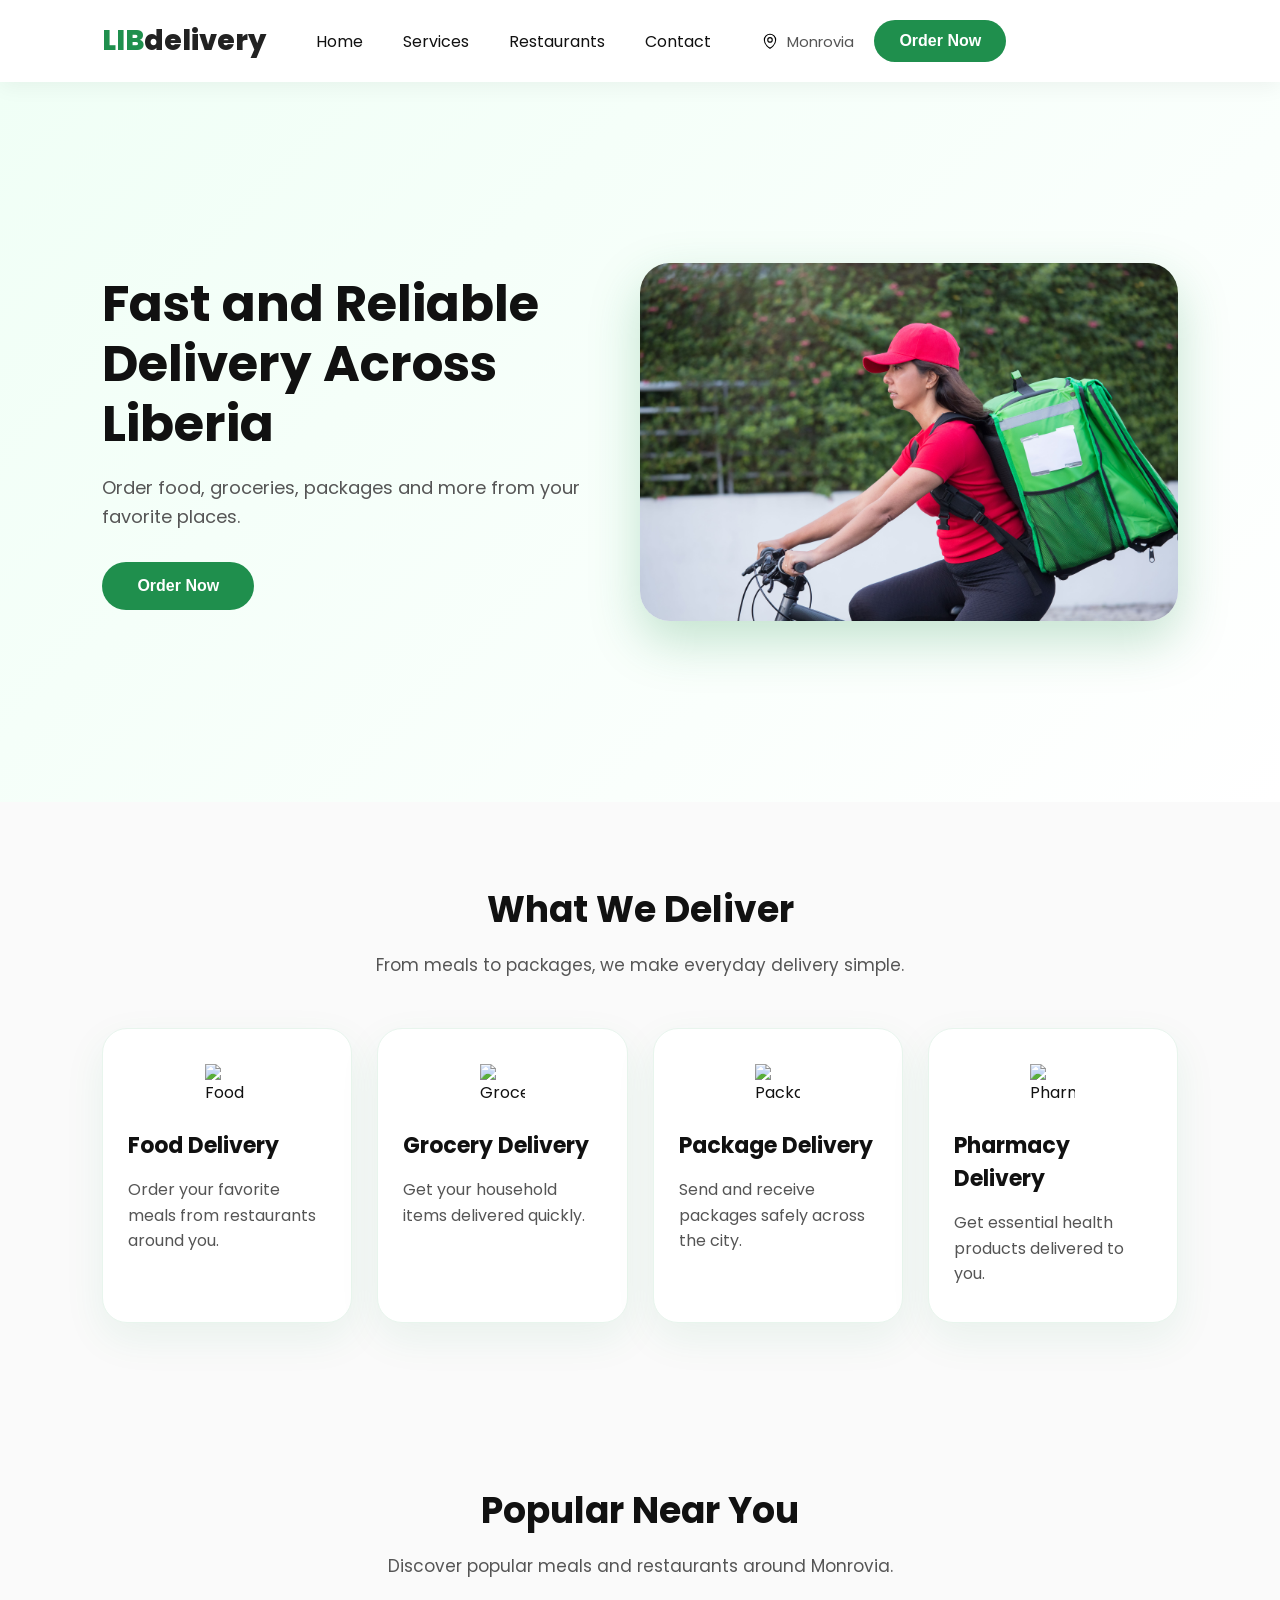
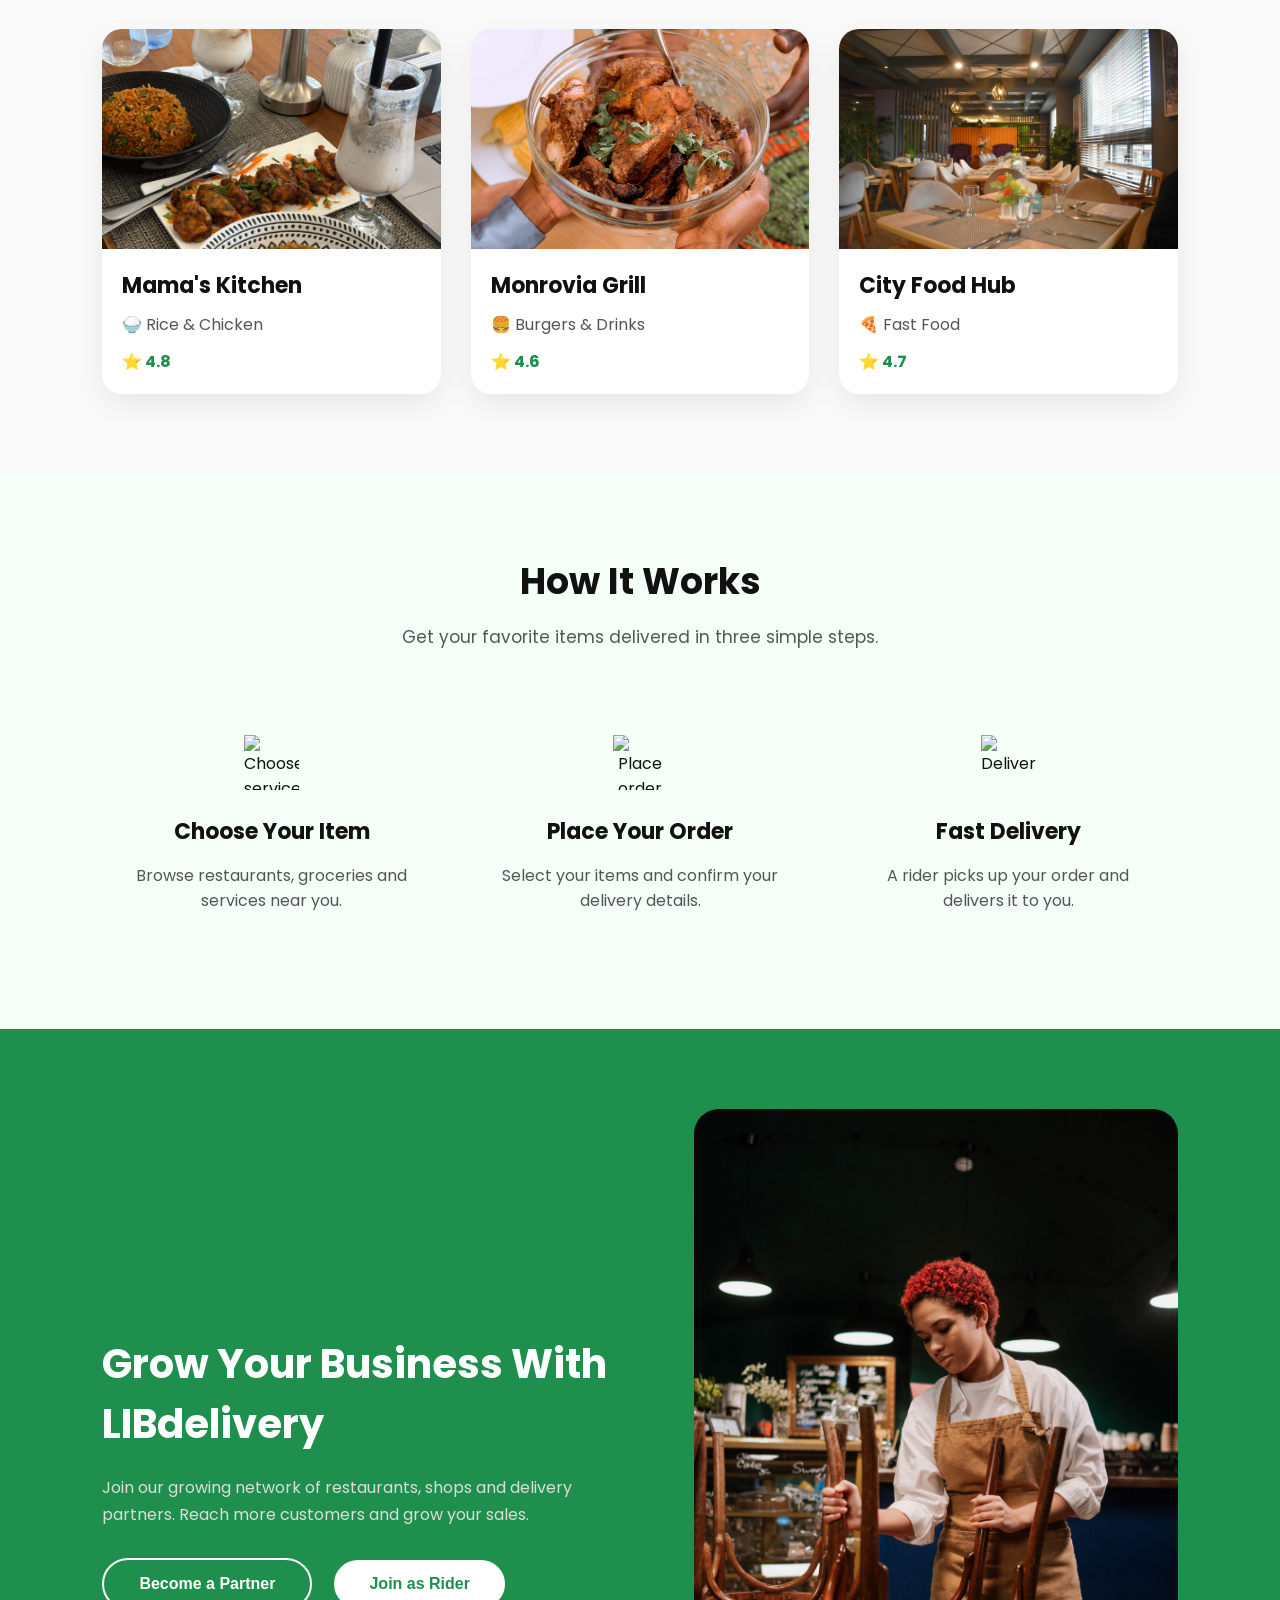
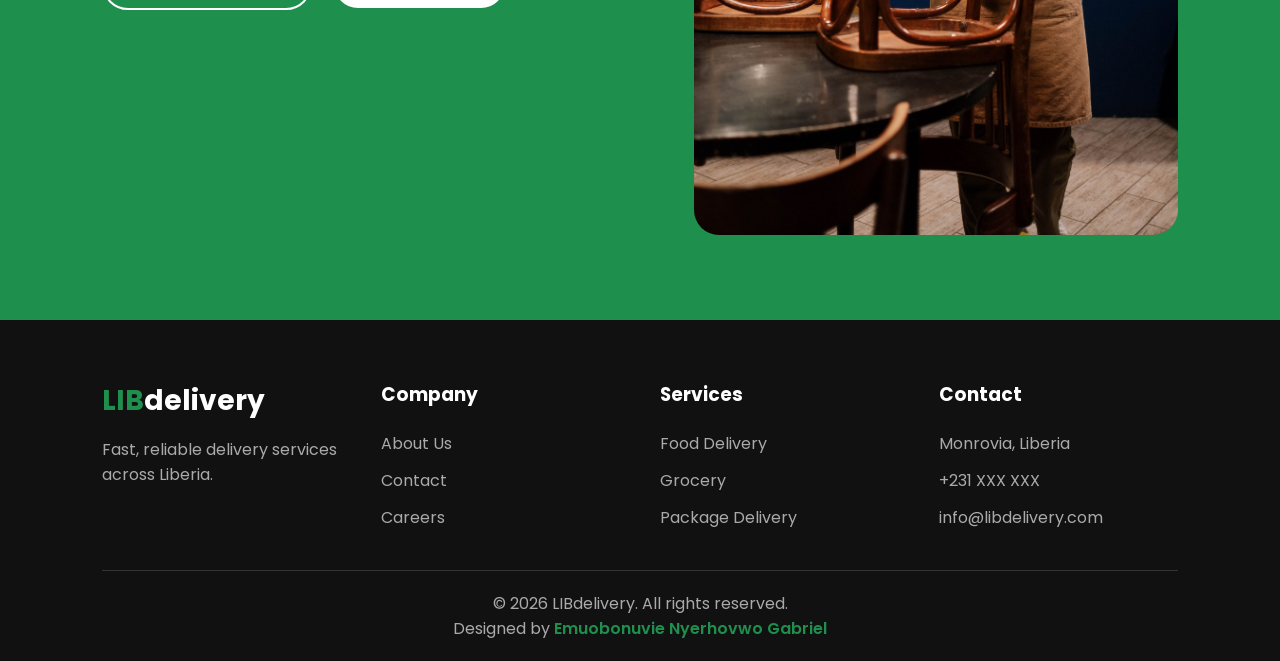
==== index.html @ d010c883 "Initial Commit" ====
<!DOCTYPE html>
<html lang="en">

<head>

<meta charset="UTF-8">

<meta name="viewport" content="width=device-width, initial-scale=1.0">

<title>LIBdelivery - Fast Delivery Service</title>


<link rel="preconnect" href="https://fonts.googleapis.com">

<link rel="preconnect" href="https://fonts.gstatic.com" crossorigin>

<link href="https://fonts.googleapis.com/css2?family=Poppins:wght@400;500;600;700;800&display=swap" rel="stylesheet">


<link rel="stylesheet" href="styles.css">

</head>


<body>

<header>

<nav>

<nav>

   <a href="#" class="logo">

    <span>LIB</span>delivery

    </a>

<ul id="nav-links">

<li>
<a href="#">Home</a>
</li>


<li>
<a href="#services">Services</a>
</li>


<li>
<a href="#restaurants">Restaurants</a>
</li>


<li>
<a href="#contact">Contact</a>
</li>


</ul>

    </ul>



    <div class="nav-action">

        <div class="location">

            <img src="Assets/icons/location.svg" alt="Location">

            <span>Monrovia</span>

        </div>


        <button>
            Order Now
        </button>

    </div>



    <div class="menu-icon" id="menu-btn">

        <span></span>
        <span></span>
        <span></span>

    </div>


</nav>
</nav>

</header>


    <main>

        <section class="hero">

            <div class="hero-content">

                <h2>
                    Fast and Reliable Delivery Across Liberia
                </h2>

                <p>
                    Order food, groceries, packages and more from your favorite places.
                </p>

                <button>
                    Order Now
                </button>

            </div>


            <div class="hero-image">

                <img src="./Assets/images/hero-delivery.jpg.jpg" 
                alt="Delivery rider delivering packages">

            </div>


        </section>


        <section class="services">

    <div class="section-title">

        <h2>
            What We Deliver
        </h2>

        <p>
            From meals to packages, we make everyday delivery simple.
        </p>

    </div>


    <div class="service-container">


        <div class="service-card">

            <img src="assets/icons/food.svg" alt="Food Delivery">

            <h3>
                Food Delivery
            </h3>

            <p>
                Order your favorite meals from restaurants around you.
            </p>

        </div>



        <div class="service-card">

            <img src="assets/icons/grocery.svg" alt="Grocery Delivery">

            <h3>
                Grocery Delivery
            </h3>

            <p>
                Get your household items delivered quickly.
            </p>

        </div>




        <div class="service-card">

            <img src="assets/icons/package.svg" alt="Package Delivery">

            <h3>
                Package Delivery
            </h3>

            <p>
                Send and receive packages safely across the city.
            </p>

        </div>




        <div class="service-card">

            <img src="assets/icons/pharmacy.svg" alt="Pharmacy Delivery">

            <h3>
                Pharmacy Delivery
            </h3>

            <p>
                Get essential health products delivered to you.
            </p>

        </div>


    </div>


</section>


<section class="restaurants">


    <div class="section-title">

        <h2>
            Popular Near You
        </h2>

        <p>
            Discover popular meals and restaurants around Monrovia.
        </p>

    </div>



    <div class="restaurant-container">


        <div class="restaurant-card">

            <img src="Assets/images/restaurant-1.jpg.jpg" 
            alt="Restaurant food">


            <div class="restaurant-info">

                <h3>
                    Mama's Kitchen
                </h3>


                <p>
                    🍚 Rice & Chicken
                </p>


                <span>
                    ⭐ 4.8
                </span>


            </div>


        </div>




        <div class="restaurant-card">

            <img src="Assets/images/restaurant-2.jpg.jpg" 
            alt="Restaurant food">


            <div class="restaurant-info">

                <h3>
                    Monrovia Grill
                </h3>


                <p>
                    🍔 Burgers & Drinks
                </p>


                <span>
                    ⭐ 4.6
                </span>


            </div>


        </div>




        <div class="restaurant-card">

            <img src="Assets/images/restaurant-3.jpg.jpg" 
            alt="Restaurant food">


            <div class="restaurant-info">

                <h3>
                    City Food Hub
                </h3>


                <p>
                    🍕 Fast Food
                </p>


                <span>
                    ⭐ 4.7
                </span>


            </div>


        </div>



    </div>


</section>


<section class="how-it-works">


    <div class="section-title">

        <h2>
            How It Works
        </h2>

        <p>
            Get your favorite items delivered in three simple steps.
        </p>

    </div>



    <div class="steps-container">


        <div class="step-card">

            <img src="assets/icons/search.svg" 
            alt="Choose service">


            <h3>
                Choose Your Item
            </h3>


            <p>
                Browse restaurants, groceries and services near you.
            </p>


        </div>




        <div class="step-card">

            <img src="assets/icons/order.svg" 
            alt="Place order">


            <h3>
                Place Your Order
            </h3>


            <p>
                Select your items and confirm your delivery details.
            </p>


        </div>




        <div class="step-card">

            <img src="assets/icons/delivery-bike.svg" 
            alt="Delivery">


            <h3>
                Fast Delivery
            </h3>


            <p>
                A rider picks up your order and delivers it to you.
            </p>


        </div>


    </div>


</section>


<section class="partner">


    <div class="partner-content">


        <h2>
            Grow Your Business With LIBdelivery
        </h2>


        <p>
            Join our growing network of restaurants, shops and delivery partners. 
            Reach more customers and grow your sales.
        </p>


        <div class="partner-buttons">

            <button class="primary-btn">
                Become a Partner
            </button>


            <button class="secondary-btn">
                Join as Rider
            </button>


        </div>


    </div>



    <div class="partner-image">

        <img src="Assets/images/partner.jpg.jpg" 
        alt="Delivery partner">

    </div>


</section>

    </main>


<footer class="footer">


    <div class="footer-container">


        <div class="footer-brand">

            <h2>
                <span>LIB</span>delivery
            </h2>

            <p>
                Fast, reliable delivery services across Liberia.
            </p>

        </div>




        <div class="footer-links">

            <h3>
                Company
            </h3>

            <a href="#">
                About Us
            </a>

            <a href="#">
                Contact
            </a>

            <a href="#">
                Careers
            </a>

        </div>




        <div class="footer-links">

            <h3>
                Services
            </h3>

            <a href="#">
                Food Delivery
            </a>

            <a href="#">
                Grocery
            </a>

            <a href="#">
                Package Delivery
            </a>

        </div>




        <div class="footer-links">

            <h3>
                Contact
            </h3>

            <a href="#">
                Monrovia, Liberia
            </a>

            <a href="#">
                +231 XXX XXX
            </a>

            <a href="#">
                info@libdelivery.com
            </a>

        </div>



    </div>



    <div class="footer-bottom">

    <p>
        © 2026 LIBdelivery. All rights reserved.
    </p>


    <p>
        Designed by 
        <a href="https://www.linkedin.com/in/nyerhovwo-gabriel/" target="_blank">
            Emuobonuvie Nyerhovwo Gabriel
        </a>
    </p>

</div>


</footer>

<script src="script.js"></script>
</body>
</html>
---- styles.css ----
/* =========================
   RESET & GLOBAL SETTINGS
========================= */

* {
    margin: 0;
    padding: 0;
    box-sizing: border-box;
}


:root {

    --primary-color: #1f8f4d;
    --dark-color: #111;
    --text-color: #555;
    --light-bg: #fafafa;

}


html {

    scroll-behavior:smooth;

}


section {

    scroll-margin-top:100px;

}


body {

    font-family: "Poppins", sans-serif;
    background: var(--light-bg);
    color: var(--dark-color);

}


img {

    max-width: 100%;
    display: block;

}


button {

    padding: 15px 35px;
    border: none;
    border-radius: 50px;
    cursor: pointer;
    background: var(--primary-color);
    color: white;
    font-size: 16px;
    font-weight: 600;
    transition: 0.3s;

}


button:hover {

    transform: translateY(-3px);
    box-shadow: 0 10px 20px rgba(0,0,0,0.15);

}



/* =========================
        NAVBAR
========================= */


header {

    padding:20px 8%;
    background:white;
    position:sticky;
    top:0;
    z-index:1000;
    box-shadow:0 5px 20px rgba(0,0,0,0.05);

}


nav {

    display: flex;
    justify-content: space-between;
    align-items: center;
    gap: 50px;

}


.logo {

    text-decoration:none;
    font-size:28px;
    font-weight:800;
    color:#222;

}


.logo span {

    color:#1f8f4d;

}

.logo a{
    text-decoration: none;
}

nav ul {

    display:flex;

    gap:40px;

    list-style:none;

    flex:1;

    justify-content:center;

}



nav ul li a {

    text-decoration: none;
    color: #111;
    font-size: 16px;

}



.nav-action {

    display: flex;
    align-items: center;
    gap: 20px;

}


.location {

    display: flex;
    align-items: center;
    gap: 8px;

}


.location img {

    width: 18px;
    height: 18px;

}


.location span {

    color: var(--text-color);
    font-size: 15px;

}


.nav-action button {

    padding: 12px 25px;
    align-items: flex-end;
    justify-content: flex-end;
}



/* Hamburger */


.menu-icon {

    display: none;
    flex-direction: column;
    gap: 5px;
    cursor: pointer;

}


.menu-icon span {

    width: 25px;
    height: 3px;
    background: #111;
    border-radius: 5px;

}



/* =========================
          HERO
========================= */



.hero {

    min-height:80vh;
    display:flex;
    align-items:center;
    justify-content:space-between;
    gap:50px;
    padding:70px 8%;

    background:linear-gradient(
        135deg,
        #f0fff6,
        #ffffff
    );

}




.hero-content {

    width:45%;

}


.hero-image {

    width:50%;

}



.hero-content h2 {

    font-size: 50px;
    line-height: 1.2;
    margin-bottom: 20px;

}



.hero-content p {

    font-size: 18px;
    line-height: 1.6;
    color: var(--text-color);
    margin-bottom: 30px;

}



.hero-image img {

    width:100%;
    border-radius:30px;

    box-shadow:
    0 20px 50px rgba(31,143,77,0.25);

}



.hero-image img {

    width: 100%;
    border-radius: 30px;
    animation: floatImage 4s ease-in-out infinite;

}



@keyframes floatImage {


    0% {

        transform: translateY(0);

    }


    50% {

        transform: translateY(-15px);

    }


    100% {

        transform: translateY(0);

    }


}



/* =========================
        SERVICES SECTION
========================= */


.services {

    padding: 80px 8%;

}



.section-title {

    text-align: center;
    margin-bottom: 50px;

}



.section-title h2 {

    font-size: 36px;
    margin-bottom: 15px;

}



.section-title p {

    color: var(--text-color);
    font-size: 17px;

}




.service-container {

    display: grid;
    grid-template-columns: repeat(4, 1fr);
    gap: 25px;

}




.service-card {

    background:white;

    border:1px solid #e8f5ed;

    padding:35px 25px;

    border-radius:25px;

    box-shadow:
    0 15px 40px rgba(31,143,77,0.08);

}



.service-card:hover {

    transform: translateY(-10px);

}



.service-card img {

    width: 45px;
    height: 45px;
    margin: auto;
    margin-bottom: 20px;

}



.service-card h3 {

    font-size: 22px;
    margin-bottom: 15px;

}



.service-card p {

    color: var(--text-color);
    line-height: 1.6;

}





/* =========================
        RESTAURANTS
========================= */


.restaurants {

    padding: 80px 8%;

}



.restaurant-container {

    display: grid;
    grid-template-columns: repeat(3,1fr);
    gap: 30px;

}



.restaurant-card {

    background: white;
    border-radius: 20px;
    overflow: hidden;
    box-shadow: 0 10px 30px rgba(0,0,0,0.08);
    transition: 0.3s;

}



.restaurant-card:hover {

    transform: translateY(-10px);

}



.restaurant-card img {

    width: 100%;
    height: 220px;
    object-fit: cover;

}



.restaurant-info {

    padding: 20px;

}



.restaurant-info h3 {

    font-size: 22px;
    margin-bottom: 10px;

}



.restaurant-info p {

    color: var(--text-color);
    margin-bottom: 12px;

}



.restaurant-info span {

    color: var(--primary-color);
    font-weight: bold;

}





/* =========================
        HOW IT WORKS
========================= */


.how-it-works {

    padding: 80px 8%;
    background:#f5fff8;

}



.steps-container {

    display: grid;
    grid-template-columns: repeat(3,1fr);
    gap: 30px;

}



.step-card {

    text-align: center;
    padding: 35px 25px;

}



.step-card img {

    width: 55px;
    height: 55px;
    margin: auto;
    margin-bottom: 25px;

}



.step-card h3 {

    font-size: 22px;
    margin-bottom: 15px;

}



.step-card p {

    color: var(--text-color);
    line-height: 1.6;

}





/* =========================
        PARTNER SECTION
========================= */


.partner {

    padding: 80px 8%;
    display: flex;
    align-items: center;
    justify-content: space-between;
    gap: 50px;
    background:#1f8f4d;
    color:white;

}



.partner-content {

    width: 50%;

}



.partner-content h2 {

    font-size: 40px;
    margin-bottom: 20px;

}



.partner-content p {

   color:#ddd;
   line-height: 1.7;
    margin-bottom: 30px;

}



.partner-buttons {

    display: flex;
    gap: 20px;
   

}

.primary-btn{
     border: 2px solid #fff;
}

.secondary-btn {

    background: white;
    color: var(--primary-color);
    border: 2px solid var(--primary-color);

}



.partner-image {

    width: 45%;

}



.partner-image img {

    width: 100%;
    border-radius: 25px;

}


/* =========================
            FOOTER
========================= */


.footer {

    background: #111;
    color: white;
    padding: 60px 8% 20px;
    border-top:5px solid #1f8f4d;

}



.footer-container {

    display: grid;
    grid-template-columns: repeat(4,1fr);
    gap: 40px;

}



.footer-brand h2 {

    font-size: 28px;
    margin-bottom: 15px;

}



.footer-brand span {

    color: var(--primary-color);

}



.footer-brand p {

    color: #aaa;
    line-height: 1.6;

}



.footer-links {

    display: flex;
    flex-direction: column;
    gap: 12px;

}



.footer-links h3 {

    margin-bottom: 10px;

}



.footer-links a {

    color: #aaa;
    text-decoration: none;

}



.footer-links a:hover {

    color:white;

}



.footer-bottom {

    border-top: 1px solid #333;
    margin-top: 40px;
    padding-top: 20px;
    text-align: center;
    color:#aaa;

}




/* =========================
        TABLET RESPONSIVE
========================= */


@media(max-width: 1000px){


    .service-container {

        grid-template-columns: repeat(2,1fr);

    }


    .restaurant-container {

        grid-template-columns: repeat(2,1fr);

    }


    .steps-container {

        grid-template-columns: repeat(2,1fr);

    }


    .partner {

        flex-direction: column;

    }


    .partner-content,
    .partner-image {

        width:100%;

    }


}



/* =========================
        MOBILE RESPONSIVE
========================= */


@media(max-width:768px){


    header {

        padding:20px 5%;

    }



    nav {

        width:100%;
        justify-content:space-between;

    }



    nav ul {

        display:none;

    }



    .nav-action {

        display:none;

    }



    .menu-icon {

        display:flex;

    }



    .logo {

        font-size:22px;

    }




    /* HERO */


    .hero {

        flex-direction:column;
        text-align:center;
        padding:40px 5%;
        gap:40px;

    }



    .hero-content {

        width:100%;

    }



    .hero-content h2 {

        font-size:34px;

    }



    .hero-content p {

        font-size:16px;

    }



    .hero-image {

        width:100%;

    }





    /* SECTION SPACING */


    .services,
    .restaurants,
    .how-it-works,
    .partner {

        padding:60px 5%;

    }



    .section-title h2 {

        font-size:30px;

    }




    /* SERVICES */


    .service-container {

        grid-template-columns:1fr;

    }





    /* RESTAURANTS */


    .restaurant-container {

        grid-template-columns:1fr;

    }



    .restaurant-card img {

        height:200px;

    }





    /* HOW IT WORKS */


    .steps-container {

        grid-template-columns:1fr;

    }





    /* PARTNER */


    .partner {

        text-align:center;

    }



    .partner-content,
    .partner-image {

        width:100%;

    }



    .partner-buttons {

        flex-direction:column;
        align-items:center;

    }



    .partner-buttons button {

        width:100%;

    }





    /* FOOTER */


    .footer {

        padding:50px 5% 20px;

    }



    .footer-container {

        grid-template-columns:1fr;
        text-align:center;
        gap:35px;

    }



    .footer-links {

        align-items:center;

    }



    .footer-brand p {

        max-width:280px;
        margin:auto;

    }



}




@media(max-width:768px){


    nav ul {

        display:none;

        position:absolute;

        top:80px;

        left:0;

        width:100%;

        background:white;

        flex-direction:column;

        align-items:center;

        padding:30px 0;

        gap:25px;

        box-shadow:0 10px 20px rgba(0,0,0,0.1);

    }



    nav ul.active {

        display:flex;

    }



    .nav-action {

        display:none;

    }



    .menu-icon {

        display:flex;

    }


}


/* Hamburger Animation */


.menu-icon.active span:nth-child(1){

    transform: rotate(45deg) translate(5px,5px);

}


.menu-icon.active span:nth-child(2){

    opacity:0;

}


.menu-icon.active span:nth-child(3){

    transform: rotate(-45deg) translate(7px,-6px);

}



.menu-icon span{

    transition:0.3s;

}

.footer-bottom a {

    color: #1f8f4d;

    text-decoration:none;

    font-weight:600;

}


.footer-bottom a:hover {

    text-decoration:underline;

}
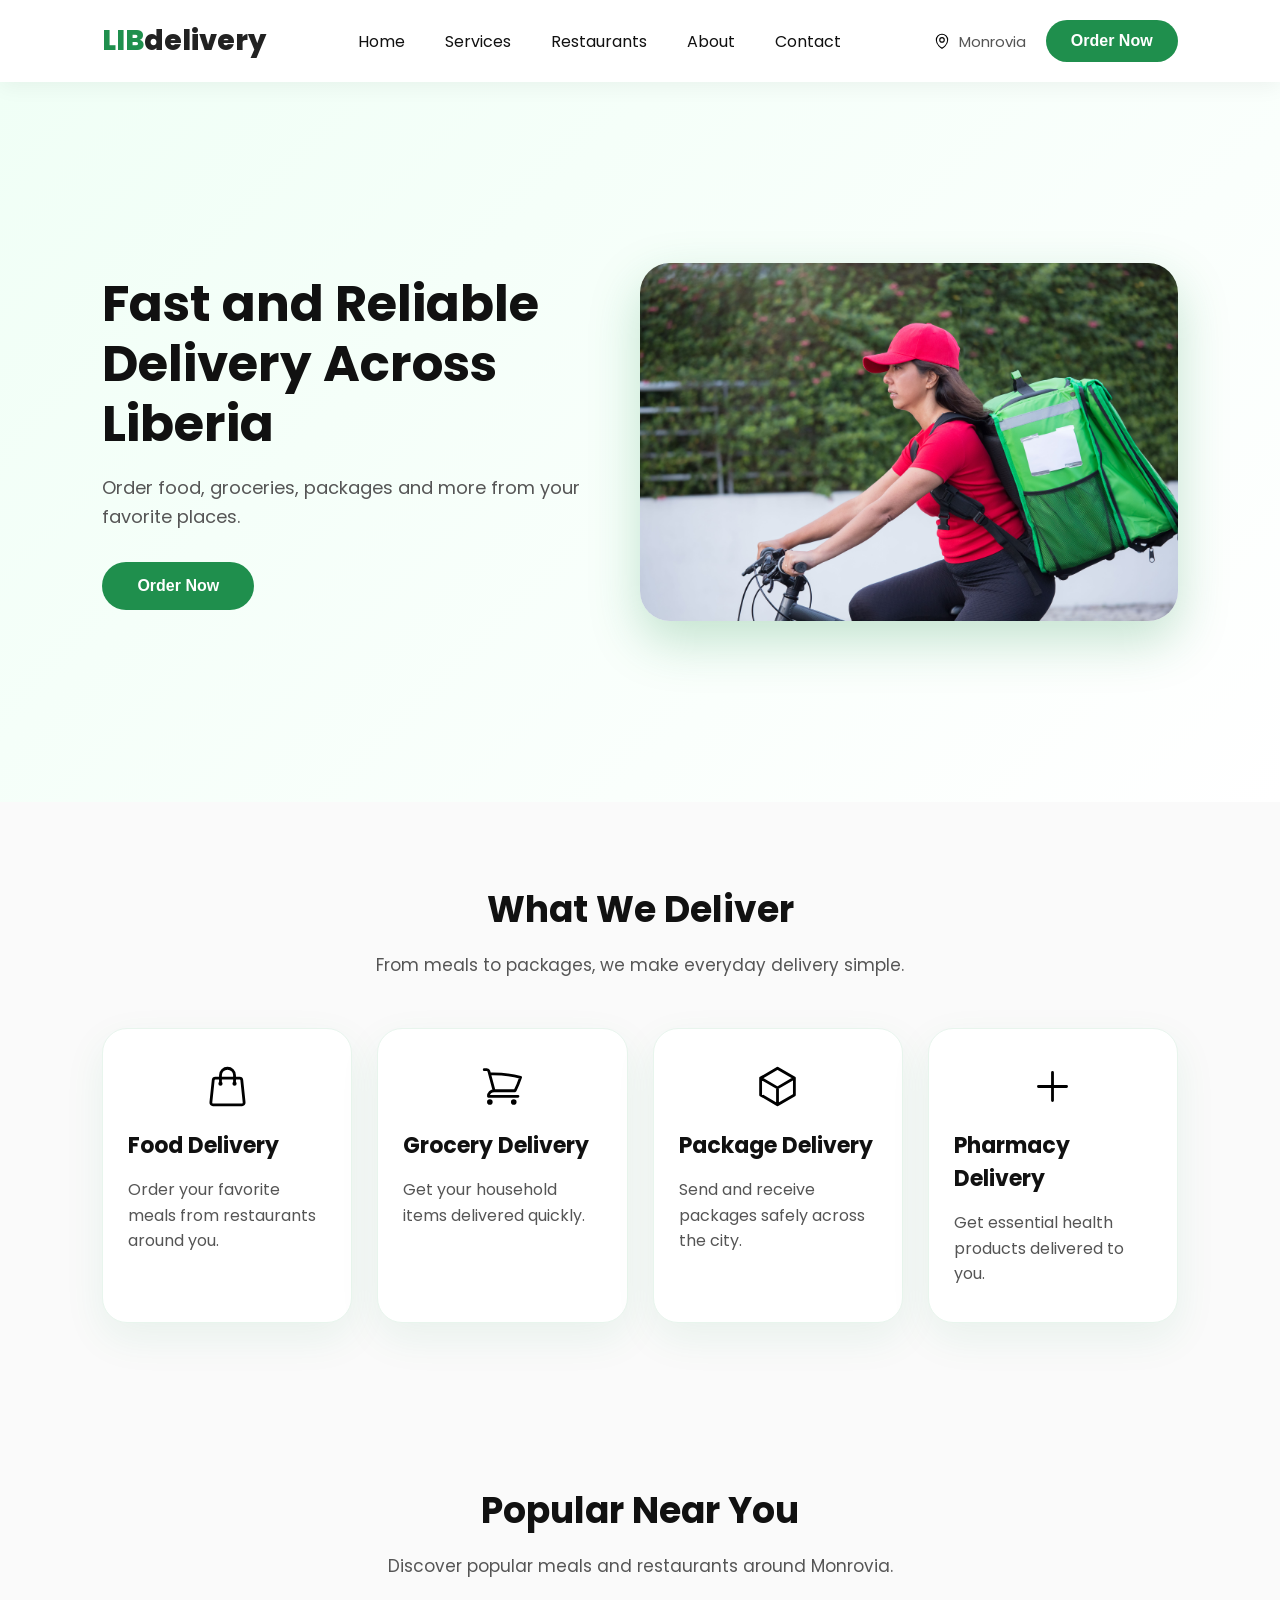
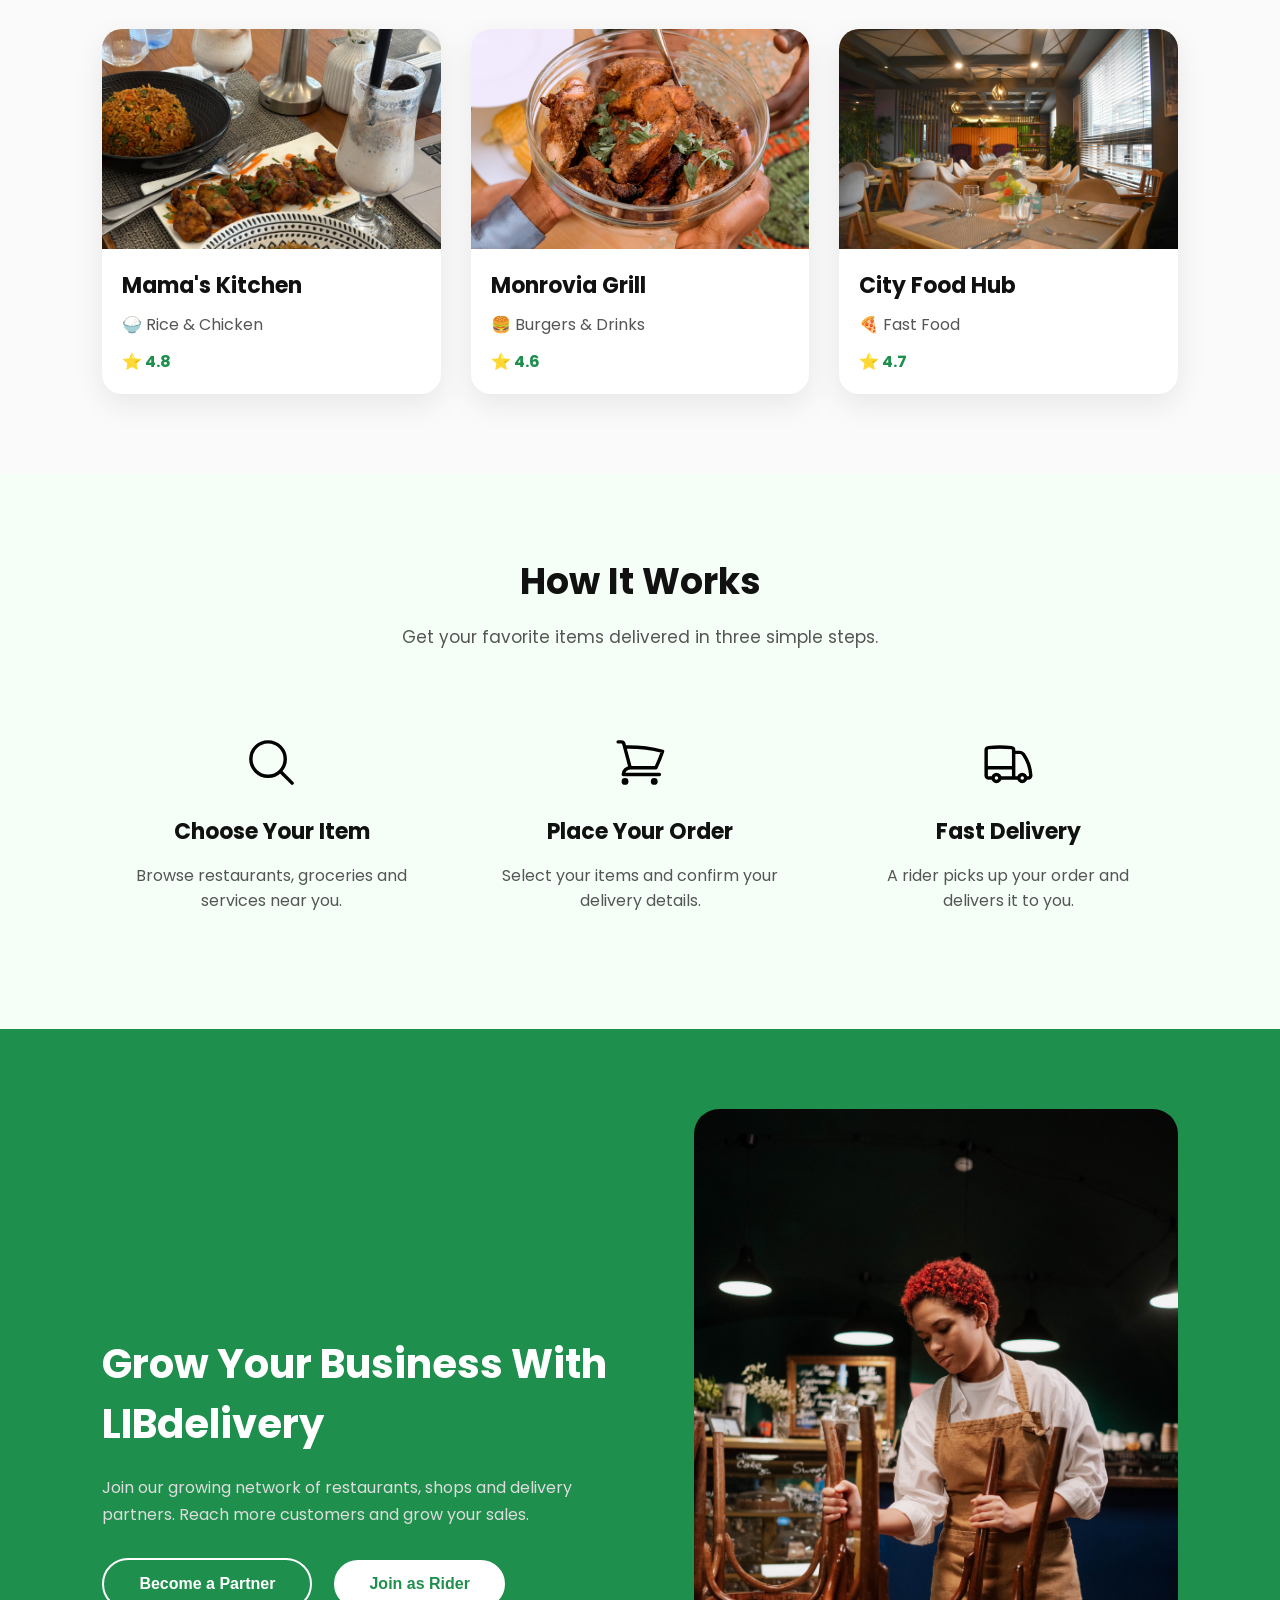
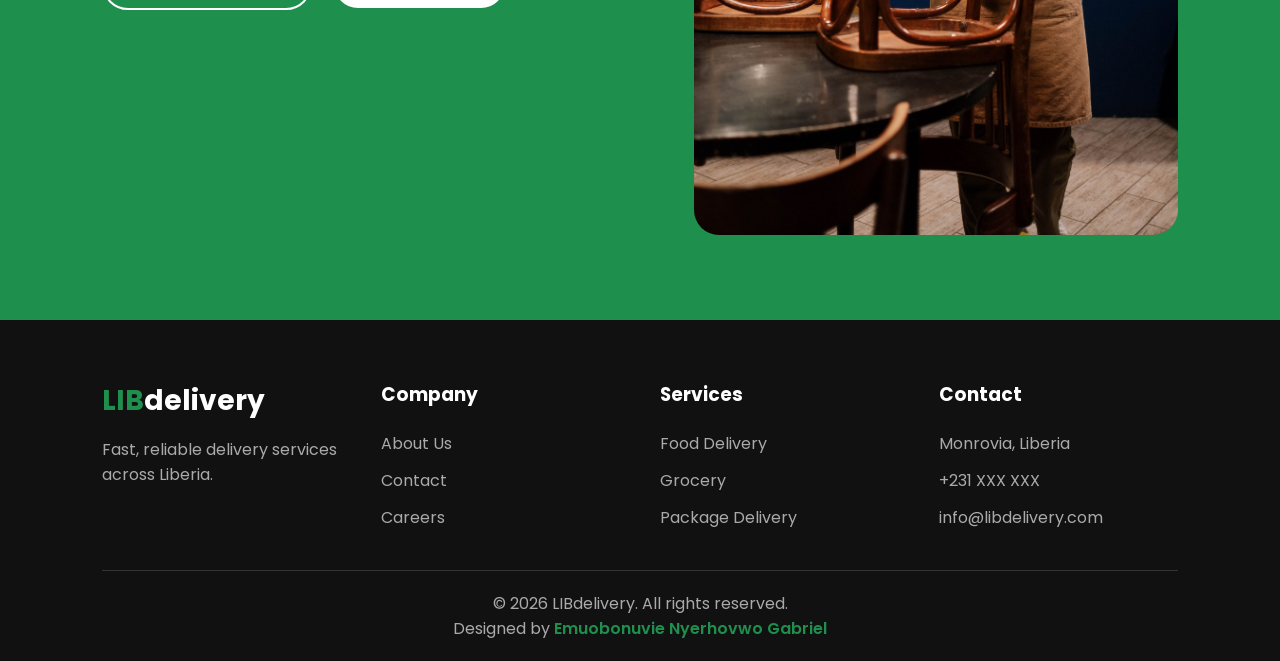
==== commit c44d616c: "Create about and contact sections with new hero designs and responsive styling" ====
--- a/index.html
+++ b/index.html
@@ -25,8 +25,6 @@
 <body>
 
 <header>
-
-<nav>
 
 <nav>
 
@@ -54,7 +52,14 @@
 
 
 <li>
-<a href="#contact">Contact</a>
+<a href="./about.html">About</a>
+</li>
+
+
+<li>
+<a href="contact.html">
+Contact
+</a>
 </li>
 
 
@@ -121,7 +126,7 @@
 
             <div class="hero-image">
 
-                <img src="./Assets/images/hero-delivery.jpg.jpg" 
+                <img src="./Assets/images/hero-delivery.jpg" 
                 alt="Delivery rider delivering packages">
 
             </div>
@@ -150,7 +155,7 @@
 
         <div class="service-card">
 
-            <img src="assets/icons/food.svg" alt="Food Delivery">
+            <img src="./Assets/icons/food.svg" alt="Food Delivery">
 
             <h3>
                 Food Delivery
@@ -166,7 +171,7 @@
 
         <div class="service-card">
 
-            <img src="assets/icons/grocery.svg" alt="Grocery Delivery">
+            <img src="./Assets/icons/grocery.svg" alt="Grocery Delivery">
 
             <h3>
                 Grocery Delivery
@@ -183,7 +188,7 @@
 
         <div class="service-card">
 
-            <img src="assets/icons/package.svg" alt="Package Delivery">
+            <img src="./Assets/icons/package.svg" alt="Package Delivery">
 
             <h3>
                 Package Delivery
@@ -200,7 +205,7 @@
 
         <div class="service-card">
 
-            <img src="assets/icons/pharmacy.svg" alt="Pharmacy Delivery">
+            <img src="./Assets/icons/pharmacy.svg" alt="Pharmacy Delivery">
 
             <h3>
                 Pharmacy Delivery
@@ -359,7 +364,7 @@
 
         <div class="step-card">
 
-            <img src="assets/icons/search.svg" 
+            <img src="./Assets/icons/search.svg" 
             alt="Choose service">
 
 
@@ -380,7 +385,7 @@
 
         <div class="step-card">
 
-            <img src="assets/icons/order.svg" 
+            <img src="./Assets/icons/order.svg" 
             alt="Place order">
 
 
@@ -401,7 +406,7 @@
 
         <div class="step-card">
 
-            <img src="assets/icons/delivery-bike.svg" 
+            <img src="./Assets/icons/delivery-bike.svg" 
             alt="Delivery">
 
 
@@ -500,11 +505,11 @@
                 Company
             </h3>
 
-            <a href="#">
+            <a href="./about.html">
                 About Us
             </a>
 
-            <a href="#">
+            <a href="./contact.html">
                 Contact
             </a>
 
--- a/styles.css
+++ b/styles.css
@@ -1181,4 +1181,988 @@
 
     text-decoration:underline;
 
+}
+
+
+
+
+
+
+
+
+/* ==========================
+      ABOUT INTRO
+========================== */
+
+
+.about-intro{
+
+padding:100px 8%;
+
+display:flex;
+
+align-items:center;
+
+gap:60px;
+
+}
+
+
+
+.about-image{
+
+width:50%;
+
+}
+
+
+
+.about-image img{
+
+width:100%;
+
+border-radius:30px;
+
+}
+
+
+
+.about-info{
+
+width:50%;
+
+}
+
+
+
+.about-info span{
+
+color:#1f8f4d;
+
+font-weight:700;
+
+}
+
+
+
+.about-info h2{
+
+font-size:42px;
+
+line-height:1.2;
+
+margin:20px 0;
+
+}
+
+
+
+.about-info p{
+
+color:#666;
+
+line-height:1.8;
+
+margin-bottom:15px;
+
+}
+
+
+
+.about-info a{
+
+display:inline-block;
+
+margin-top:20px;
+
+padding:15px 35px;
+
+background:#1f8f4d;
+
+color:white;
+
+text-decoration:none;
+
+border-radius:30px;
+
+}
+
+
+
+
+
+/* SERVICES */
+
+
+.services-about{
+
+background:#f5fff8;
+
+padding:80px 8%;
+
+text-align:center;
+
+}
+
+
+
+.services-about h2{
+
+font-size:38px;
+
+margin-bottom:40px;
+
+}
+
+
+
+.about-cards{
+
+display:grid;
+
+grid-template-columns:repeat(4,1fr);
+
+gap:25px;
+
+}
+
+
+
+.about-card{
+
+background:white;
+
+padding:35px 25px;
+
+border-radius:20px;
+
+box-shadow:0 10px 30px rgba(0,0,0,.08);
+
+}
+
+
+
+.about-card h3{
+
+color:#1f8f4d;
+
+margin-bottom:15px;
+
+}
+
+
+
+.about-card p{
+
+color:#666;
+
+line-height:1.6;
+
+}
+
+
+
+
+
+/* WHY SECTION */
+
+
+.why-section{
+
+padding:90px 8%;
+
+display:flex;
+
+align-items:center;
+
+justify-content:space-between;
+
+gap:50px;
+
+}
+
+
+
+.why-section h2{
+
+font-size:40px;
+
+}
+
+
+
+.why-section p{
+
+color:#666;
+
+line-height:1.7;
+
+}
+
+
+
+.stats{
+
+display:flex;
+
+gap:25px;
+
+}
+
+
+
+.stats div{
+
+background:#fff;
+
+padding:30px;
+
+border-radius:20px;
+
+box-shadow:0 10px 25px rgba(0,0,0,.08);
+
+text-align:center;
+
+}
+
+
+
+.stats h3{
+
+font-size:35px;
+
+color:#1f8f4d;
+
+}
+
+
+
+
+
+/* MOBILE */
+
+
+@media(max-width:768px){
+
+
+.about-intro{
+
+flex-direction:column;
+
+}
+
+
+
+.about-image,
+.about-info{
+
+width:100%;
+
+}
+
+
+
+.about-info{
+
+text-align:center;
+
+}
+
+
+
+.about-cards{
+
+grid-template-columns:1fr;
+
+}
+
+
+
+.why-section{
+
+flex-direction:column;
+
+text-align:center;
+
+}
+
+
+
+.stats{
+
+flex-direction:column;
+
+width:100%;
+
+}
+
+
+}
+
+
+
+/* ==========================
+       TEAM SECTION
+========================== */
+
+
+.team-section{
+
+padding:90px 8%;
+
+background:white;
+
+}
+
+
+
+.team-container{
+
+display:grid;
+
+grid-template-columns:repeat(3,1fr);
+
+gap:30px;
+
+}
+
+
+
+.team-card{
+
+background:#fff;
+
+border-radius:25px;
+
+overflow:hidden;
+
+box-shadow:0 10px 30px rgba(0,0,0,.08);
+
+text-align:center;
+
+padding-bottom:25px;
+
+transition:.3s;
+
+}
+
+
+
+.team-card:hover{
+
+transform:translateY(-10px);
+
+}
+
+
+
+.team-card img{
+
+width:100%;
+
+height:300px;
+
+object-fit:cover;
+
+}
+
+
+
+.team-card h3{
+
+margin-top:20px;
+
+color:#1f8f4d;
+
+}
+
+
+
+.team-card p{
+
+color:#666;
+
+}
+
+
+
+
+/* VIDEO LINK SECTION */
+
+
+.video-section{
+
+    padding:90px 8%;
+
+    background:#1f8f4d;
+
+    color:white;
+
+    text-align:center;
+
+}
+
+
+
+.video-content{
+
+    max-width:700px;
+
+    margin:auto;
+
+}
+
+
+
+.video-content span{
+
+    font-weight:700;
+
+    color:white;
+
+}
+
+
+
+.video-content h2{
+
+    font-size:40px;
+
+    margin:20px 0;
+
+}
+
+
+
+.video-content p{
+
+    line-height:1.8;
+
+    margin-bottom:35px;
+
+}
+
+
+
+.video-content a{
+
+    display:inline-block;
+
+    background:white;
+
+    color:#1f8f4d;
+
+    padding:15px 35px;
+
+    border-radius:50px;
+
+    text-decoration:none;
+
+    font-weight:600;
+
+    transition:.3s;
+
+}
+
+
+
+.video-content a:hover{
+
+    transform:translateY(-5px);
+
+}
+
+
+
+@media(max-width:768px){
+
+
+.video-content h2{
+
+    font-size:30px;
+
+}
+
+
+}
+
+
+
+/* ==========================
+      CONTACT HERO
+========================== */
+
+
+.contact-hero{
+
+    min-height:80vh;
+
+    background-image:
+
+    linear-gradient(
+        90deg,
+        rgba(0,0,0,0.75),
+        rgba(31,143,77,0.45)
+    ),
+
+    url("Assets/images/contact-hero.jpg");
+
+
+    background-size:cover;
+
+    background-position:center;
+
+    display:flex;
+
+    align-items:center;
+
+}
+
+
+
+.contact-overlay{
+
+    width:100%;
+
+}
+
+
+
+.contact-hero-content{
+
+    width:55%;
+
+    margin-left:8%;
+
+    color:white;
+
+}
+
+
+
+.hero-badge{
+
+    display:inline-block;
+
+    background:rgba(255,255,255,0.15);
+
+    padding:10px 20px;
+
+    border-radius:30px;
+
+    margin-bottom:25px;
+
+    backdrop-filter:blur(10px);
+
+    font-size:14px;
+
+}
+
+
+
+.contact-hero-content h1{
+
+    font-size:55px;
+
+    line-height:1.2;
+
+    margin-bottom:20px;
+
+}
+
+
+
+.contact-hero-content p{
+
+    font-size:18px;
+
+    line-height:1.7;
+
+    max-width:600px;
+
+    margin-bottom:35px;
+
+}
+
+
+
+.hero-buttons{
+
+    display:flex;
+
+    gap:20px;
+
+}
+
+
+
+.hero-buttons a{
+
+    text-decoration:none;
+
+    padding:15px 35px;
+
+    border-radius:50px;
+
+    background:#1f8f4d;
+
+    color:white;
+
+    font-weight:600;
+
+}
+
+
+
+.hero-buttons .call-btn{
+
+    background:white;
+
+    color:#1f8f4d;
+
+}
+
+
+
+
+
+@media(max-width:768px){
+
+
+.contact-hero{
+
+    min-height:70vh;
+
+}
+
+
+
+.contact-hero-content{
+
+    width:90%;
+
+    margin:auto;
+
+    text-align:center;
+
+}
+
+
+
+.contact-hero-content h1{
+
+    font-size:35px;
+
+}
+
+
+
+.hero-buttons{
+
+    justify-content:center;
+
+    flex-direction:column;
+
+}
+
+
+}
+
+
+
+
+
+/* CONTACT MAIN */
+
+
+.contact-main{
+
+
+padding:90px 8%;
+
+
+display:flex;
+
+
+gap:60px;
+
+
+align-items:center;
+
+
+}
+
+
+
+.contact-details{
+
+
+width:50%;
+
+
+}
+
+
+
+.contact-details span{
+
+
+color:#1f8f4d;
+
+
+font-weight:700;
+
+
+}
+
+
+
+.contact-details h2{
+
+
+font-size:40px;
+
+
+margin:20px 0;
+
+
+}
+
+
+
+.contact-details p{
+
+
+color:#666;
+
+
+line-height:1.7;
+
+
+}
+
+
+
+
+.detail-box{
+
+
+margin-top:30px;
+
+
+}
+
+
+
+.detail-box h3{
+
+
+color:#1f8f4d;
+
+
+margin-bottom:10px;
+
+
+}
+
+
+
+
+
+
+/* FORM */
+
+
+.contact-form{
+
+
+width:50%;
+
+
+background:white;
+
+
+padding:40px;
+
+
+border-radius:25px;
+
+
+box-shadow:0 10px 30px rgba(0,0,0,.1);
+
+
+}
+
+
+
+.contact-form form{
+
+
+display:flex;
+
+
+flex-direction:column;
+
+
+gap:20px;
+
+
+}
+
+
+
+.contact-form input,
+.contact-form textarea,
+.contact-form select{
+
+
+padding:15px;
+
+
+border:1px solid #ddd;
+
+
+border-radius:12px;
+
+
+font-family:Poppins;
+
+
+}
+
+
+
+.contact-form textarea{
+
+
+height:150px;
+
+
+resize:none;
+
+
+}
+
+
+
+
+
+
+
+/* REQUEST SECTION */
+
+
+.request-section{
+
+
+background:#1f8f4d;
+
+
+color:white;
+
+
+padding:70px 8%;
+
+
+text-align:center;
+
+
+}
+
+
+
+.request-section h2{
+
+
+font-size:40px;
+
+
+margin-bottom:15px;
+
+
+}
+
+
+
+.request-section a{
+
+
+display:inline-block;
+
+
+margin:20px 10px;
+
+
+padding:15px 35px;
+
+
+border-radius:50px;
+
+
+background:white;
+
+
+color:#1f8f4d;
+
+
+text-decoration:none;
+
+
+font-weight:600;
+
+
+}
+
+
+
+
+
+
+/* MOBILE */
+
+
+@media(max-width:768px){
+
+
+
+.contact-hero h1{
+
+font-size:35px;
+
+}
+
+
+
+.contact-hero-content{
+
+width:90%;
+
+}
+
+
+
+.contact-main{
+
+flex-direction:column;
+
+}
+
+
+
+.contact-details,
+.contact-form{
+
+width:100%;
+
+}
+
+
+
+.contact-details{
+
+text-align:center;
+
+}
+
+
 }
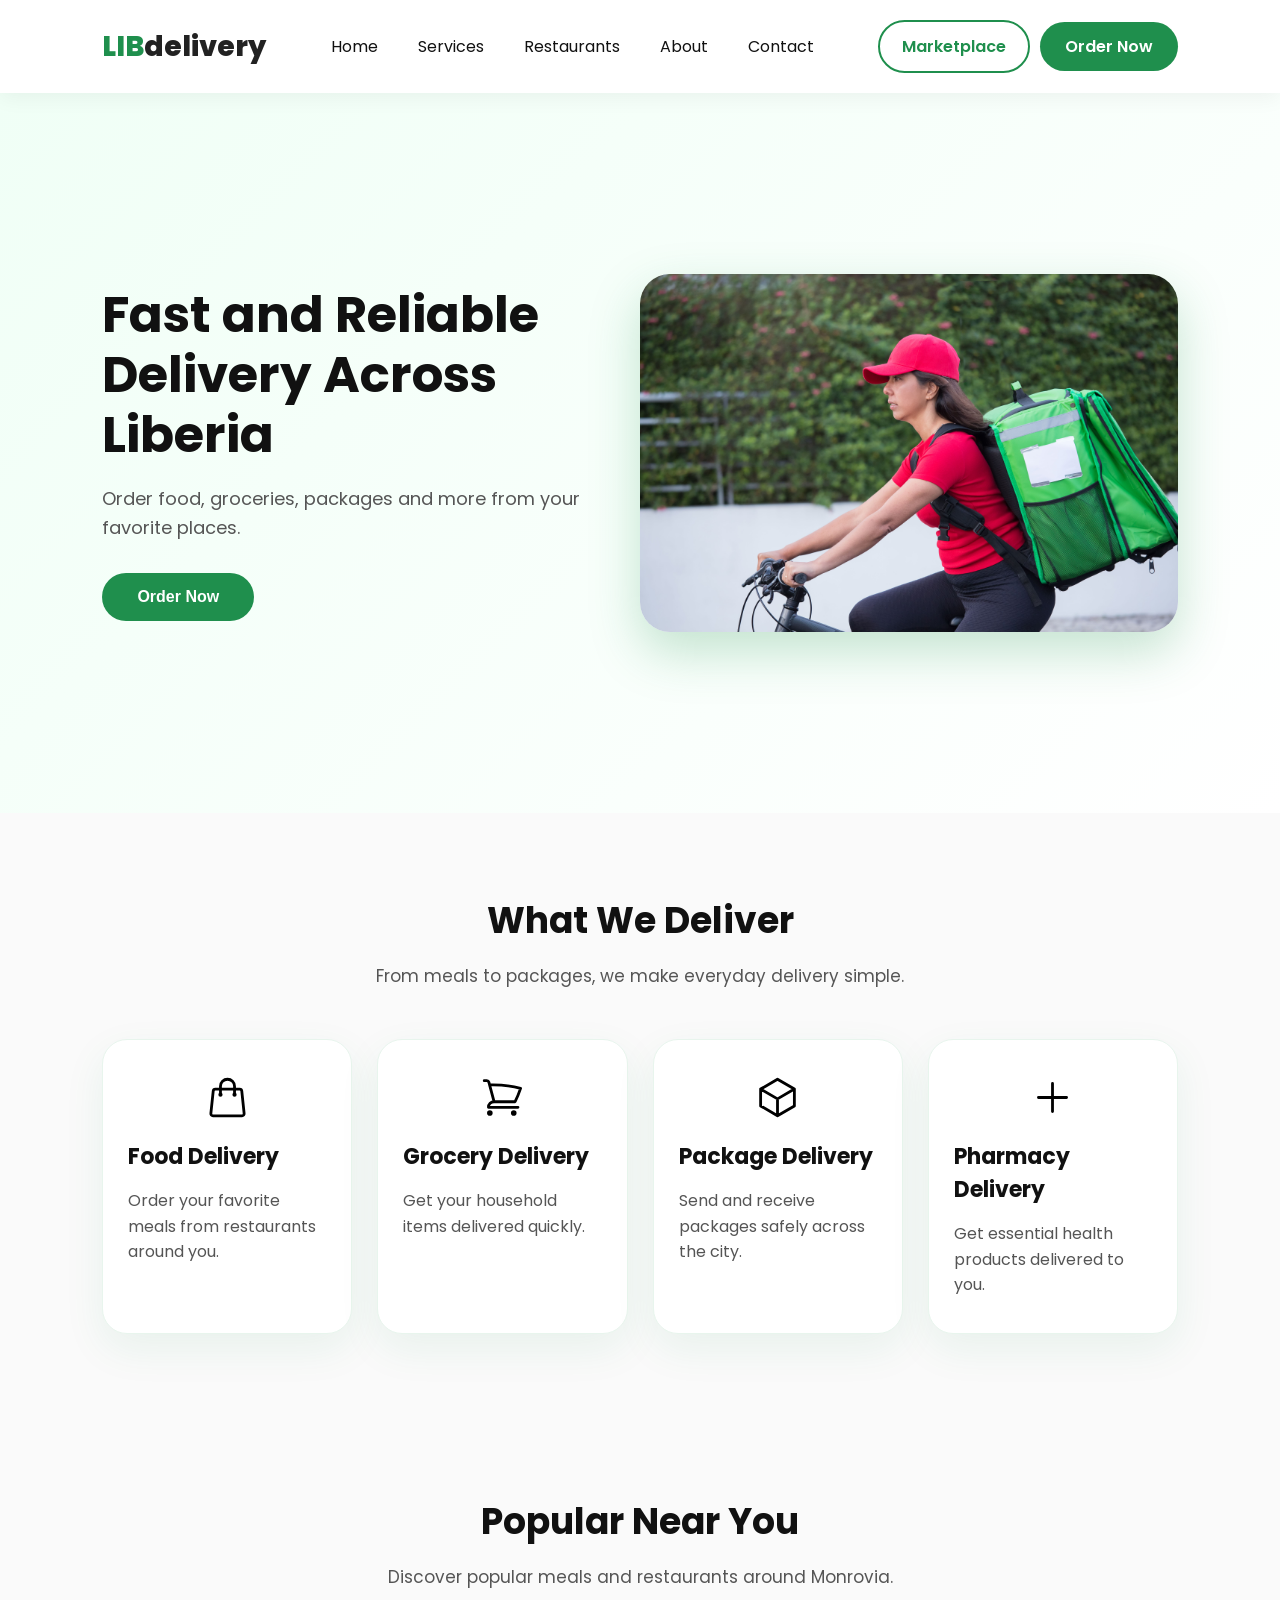
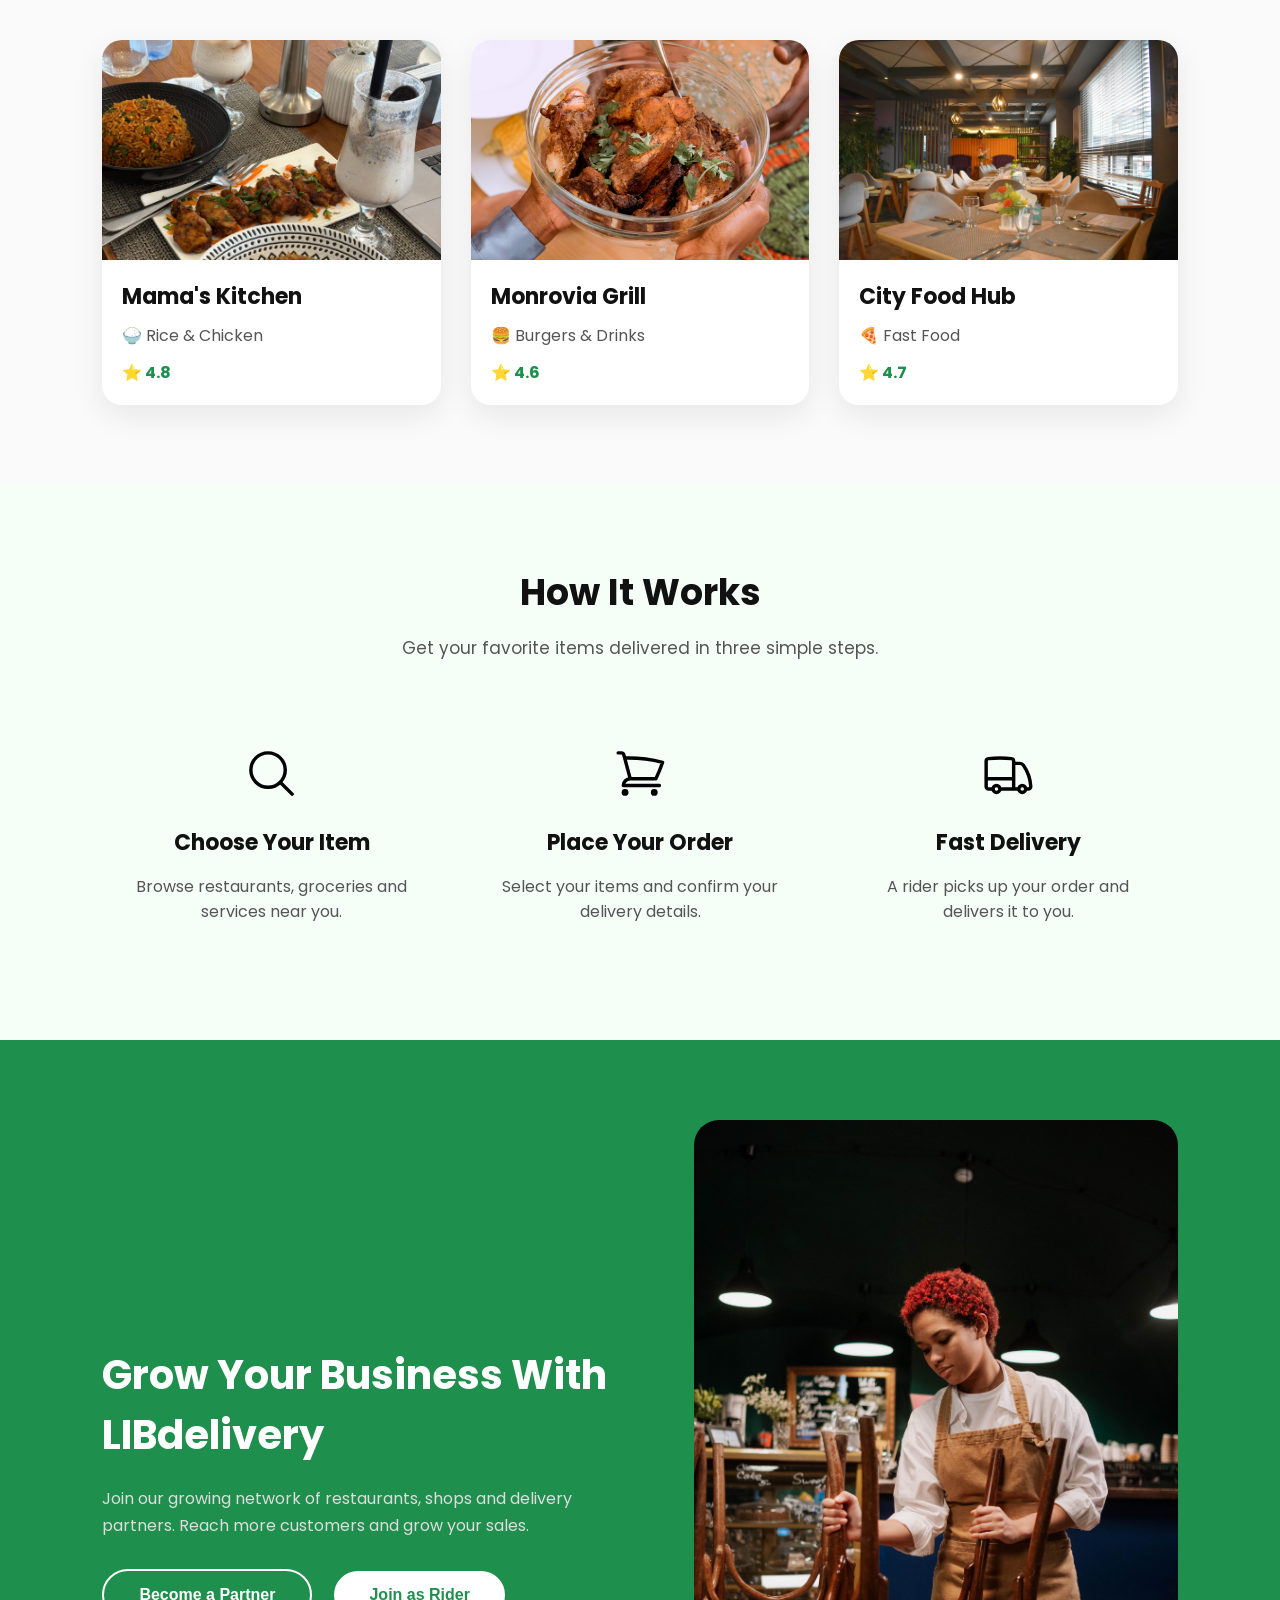
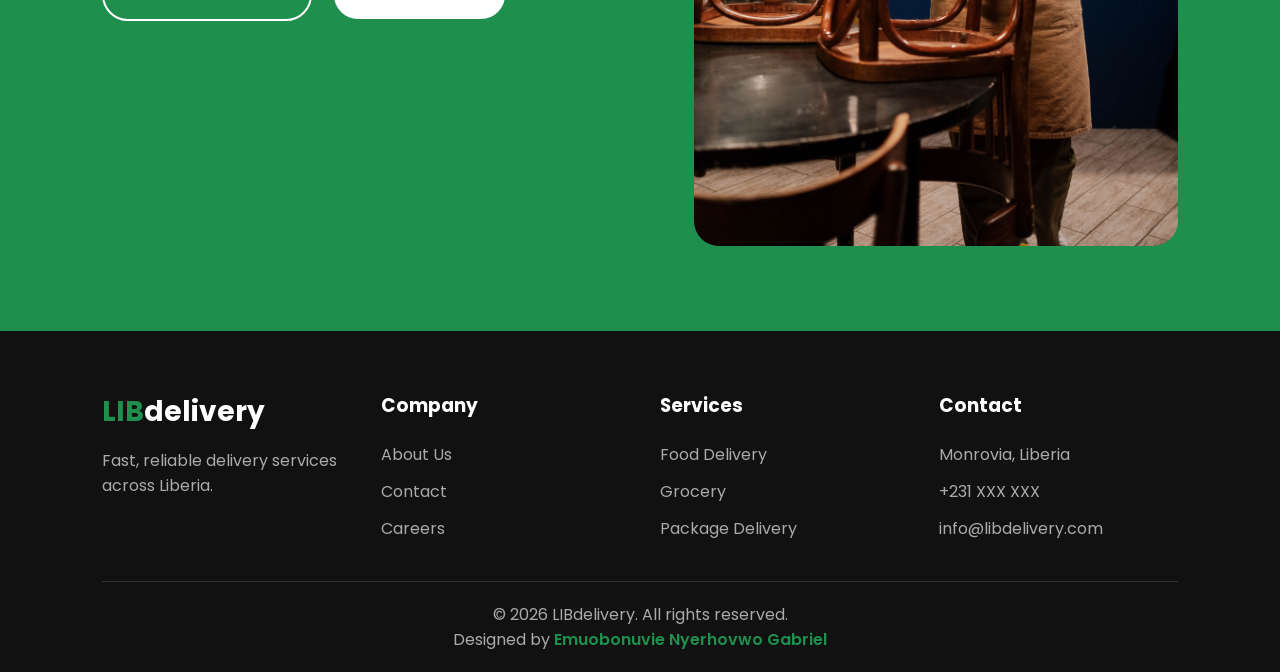
==== commit 589a0c74: "Create ecommerce marketplace page with product cards and cart system" ====
--- a/index.html
+++ b/index.html
@@ -15,7 +15,7 @@
 <link rel="preconnect" href="https://fonts.gstatic.com" crossorigin>
 
 <link href="https://fonts.googleapis.com/css2?family=Poppins:wght@400;500;600;700;800&display=swap" rel="stylesheet">
-
+<link rel="icon" type="image/png" href="./Assets/favicon/favicon.png.png">
 
 <link rel="stylesheet" href="styles.css">
 
@@ -62,29 +62,20 @@
 </a>
 </li>
 
-
-</ul>
-
     </ul>
 
-
-
-    <div class="nav-action">
-
-        <div class="location">
-
-            <img src="Assets/icons/location.svg" alt="Location">
-
-            <span>Monrovia</span>
-
-        </div>
-
-
-        <button>
-            Order Now
-        </button>
-
-    </div>
+<div class="nav-action">
+
+     <a href="./marketplace.html" class="market-btn">
+        Marketplace
+    </a>
+
+
+    <a href="./marketplace.html" class="order-btn">
+        Order Now
+    </a>
+
+</div>
 
 
 
--- a/styles.css
+++ b/styles.css
@@ -147,11 +147,70 @@
 
 
 
-.nav-action {
-
-    display: flex;
-    align-items: center;
-    gap: 20px;
+.nav-action{
+
+    display:flex;
+
+    align-items:center;
+
+    gap:10px;
+
+}
+
+
+.market-btn{
+
+    padding:12px 22px;
+
+    border-radius:50px;
+
+    border:2px solid #1f8f4d;
+
+    color:#1f8f4d;
+
+    text-decoration:none;
+
+    font-weight:600;
+
+    transition:.3s;
+
+}
+
+
+
+.market-btn:hover{
+
+    background:#1f8f4d;
+
+    color:white;
+
+}
+
+
+
+.order-btn{
+
+    padding:12px 25px;
+
+    border-radius:50px;
+
+    background:#1f8f4d;
+
+    color:white;
+
+    text-decoration:none;
+
+    font-weight:600;
+
+    transition:.3s;
+
+}
+
+
+
+.order-btn:hover{
+
+    transform:translateY(-3px);
 
 }
 
@@ -2165,4 +2224,395 @@
 }
 
 
+}
+
+
+
+
+
+
+/* MARKETPLACE */
+
+
+.market-hero{
+
+padding:100px 8%;
+
+background:#f0fff5;
+
+text-align:center;
+
+}
+
+
+.market-hero h1{
+
+font-size:50px;
+
+margin-bottom:20px;
+
+}
+
+
+.market-hero p{
+
+color:#666;
+
+font-size:18px;
+
+}
+
+
+
+
+.search-box{
+
+margin-top:35px;
+
+display:flex;
+
+justify-content:center;
+
+}
+
+
+.search-box input{
+
+width:400px;
+
+padding:15px;
+
+border-radius:50px 0 0 50px;
+
+border:1px solid #ddd;
+
+}
+
+
+.search-box button{
+
+border-radius:0 50px 50px 0;
+
+}
+
+
+
+
+
+.categories{
+
+padding:70px 8%;
+
+text-align:center;
+
+}
+
+
+
+.category-container{
+
+display:grid;
+
+grid-template-columns:repeat(4,1fr);
+
+gap:20px;
+
+margin-top:40px;
+
+}
+
+
+
+.category-container div{
+
+background:white;
+
+padding:30px;
+
+border-radius:20px;
+
+box-shadow:0 10px 25px rgba(0,0,0,.08);
+
+font-size:35px;
+
+}
+
+
+
+
+
+.products{
+
+padding:70px 8%;
+
+}
+
+
+
+
+.product-container{
+
+display:grid;
+
+grid-template-columns:repeat(3,1fr);
+
+gap:30px;
+
+}
+
+
+
+.product-card{
+
+background:white;
+
+padding:25px;
+
+border-radius:20px;
+
+box-shadow:0 10px 30px rgba(0,0,0,.08);
+
+}
+
+
+
+.product-card img{
+
+width:100%;
+
+height:220px;
+
+object-fit:cover;
+
+border-radius:15px;
+
+}
+
+
+
+.product-card h3{
+
+margin:20px 0 10px;
+
+}
+
+
+
+.price{
+
+font-size:24px;
+
+font-weight:700;
+
+color:#1f8f4d;
+
+}
+
+
+
+.rating{
+
+margin:15px 0;
+
+}
+
+
+
+
+.quantity{
+
+display:flex;
+
+gap:15px;
+
+align-items:center;
+
+margin:15px 0;
+
+}
+
+
+
+.quantity button{
+
+padding:8px 15px;
+
+}
+
+
+
+
+
+.cart-btn{
+
+width:100%;
+
+margin-bottom:15px;
+
+}
+
+
+
+
+.details-btn{
+
+background:white;
+
+color:#1f8f4d;
+
+border:2px solid #1f8f4d;
+
+width:100%;
+
+}
+
+
+
+
+
+.product-details{
+
+display:none;
+
+margin-top:20px;
+
+background:#f5f5f5;
+
+padding:20px;
+
+border-radius:15px;
+
+}
+
+
+
+.product-details.show{
+
+display:block;
+
+}
+
+
+
+
+@media(max-width:900px){
+
+
+.product-container{
+
+grid-template-columns:1fr;
+
+}
+
+
+.category-container{
+
+grid-template-columns:repeat(2,1fr);
+
+}
+
+
+}
+
+
+
+@media(max-width:600px){
+
+
+.market-hero h1{
+
+font-size:32px;
+
+}
+
+
+.category-container{
+
+grid-template-columns:1fr;
+
+}
+
+
+.search-box input{
+
+width:200px;
+
+}
+
+
+}
+
+
+
+/* CART */
+
+
+.cart-link{
+
+text-decoration:none;
+
+color:#111;
+
+font-weight:600;
+
+}
+
+
+
+#cart-count{
+
+background:#1f8f4d;
+
+color:white;
+
+padding:3px 8px;
+
+border-radius:50%;
+
+font-size:12px;
+
+}
+
+
+
+.cart-title{
+
+text-align:center;
+
+padding:50px;
+
+}
+
+
+
+.cart-section{
+
+padding:50px 8%;
+
+}
+
+
+
+.cart-product{
+
+background:white;
+
+padding:20px;
+
+margin-bottom:15px;
+
+border-radius:15px;
+
+box-shadow:0 5px 20px rgba(0,0,0,.08);
+
+}
+
+
+
+.cart-total{
+
+margin-top:40px;
+
+text-align:right;
+
 }
